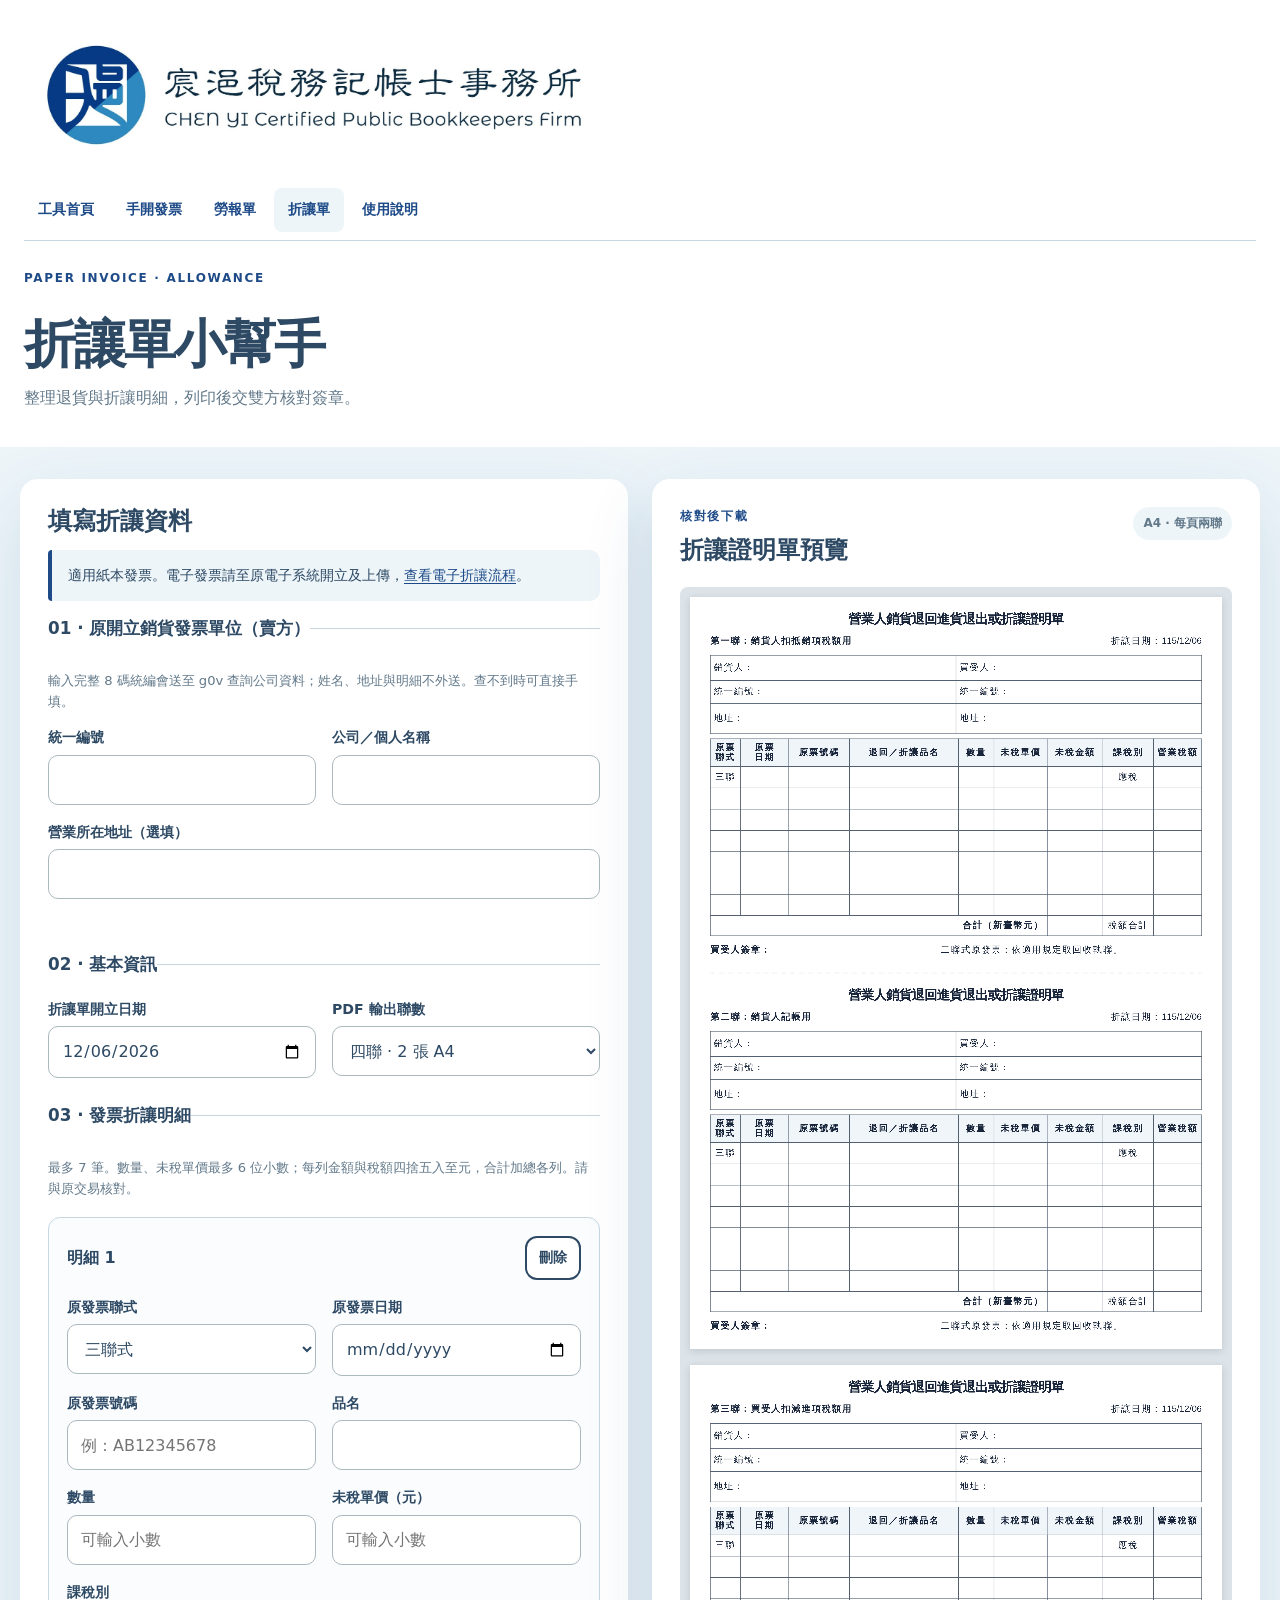
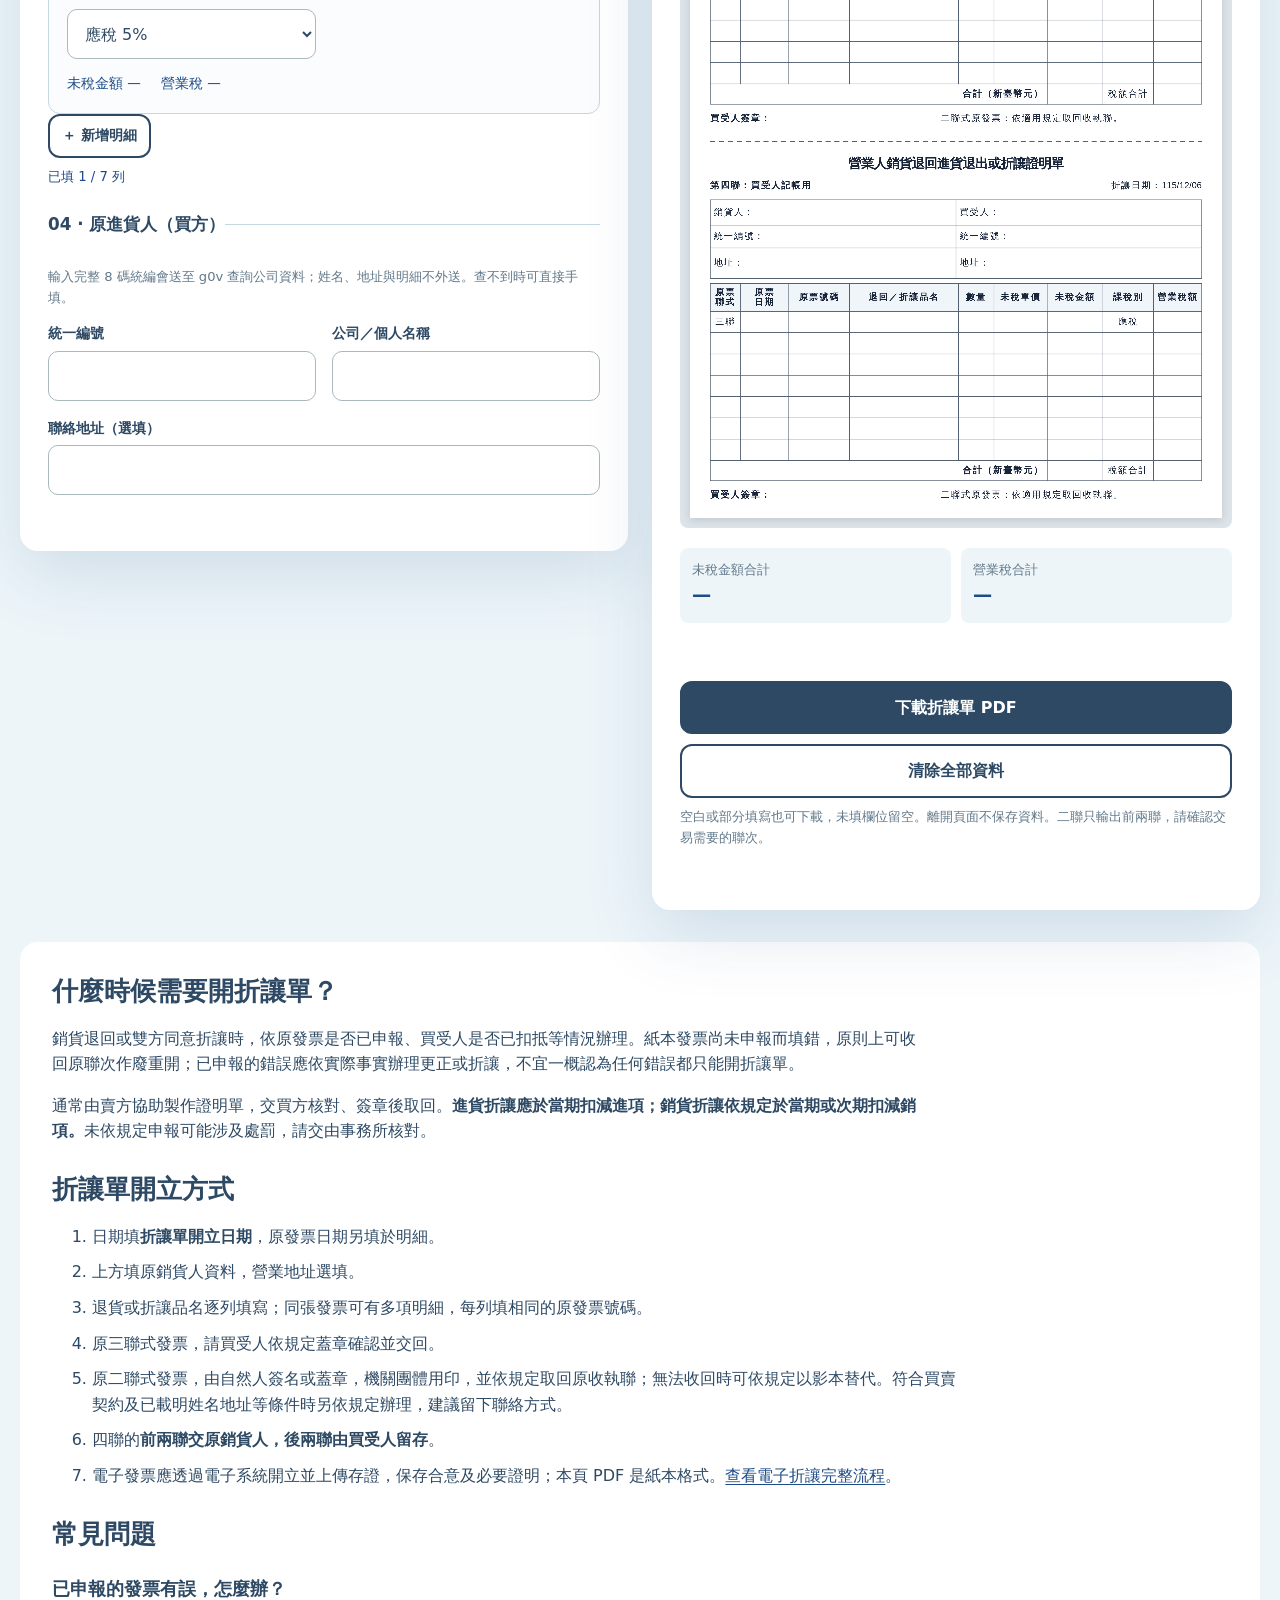
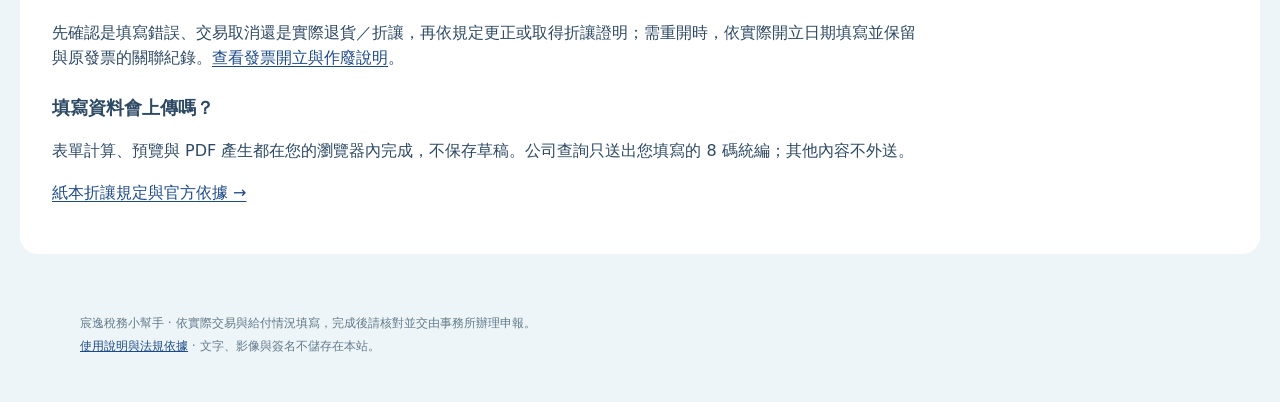
==== allowance.html @ d230494e "Add labor and allowance tools with shared PDF export" ====
<!doctype html>
<html lang="zh-Hant">
<head>
<meta charset="utf-8">
<meta name="viewport" content="width=device-width,initial-scale=1">
<meta name="theme-color" content="#1e4b88">
<meta name="referrer" content="no-referrer">
<meta http-equiv="Content-Security-Policy" content="default-src 'self'; connect-src 'self' https://company.g0v.ronny.tw; img-src 'self' data: blob:; style-src 'self'; script-src 'self'; object-src 'none'; base-uri 'none'; form-action 'none'">
<link rel="stylesheet" href="./styles.css">
<link rel="stylesheet" href="./tools.css">
<title>紙本折讓單小幫手｜宸逸稅務小幫手</title>
<meta name="description" content="手開發票、勞務報酬單與紙本折讓單使用說明，含115年計算依據與電子折讓流程。">
<script type="module" src="./allowance.mjs">
</script>
</head>
<body class="tool-page">
<a class="skip-link" href="#allowance-form">跳到填寫區</a>
<header class="tool-header">
<a href="./index.html" aria-label="宸逸稅務小幫手首頁">
<img class="brand-logo" src="./chen-yi-logo.jpg" width="1600" height="369" alt="宸逸稅務記帳士事務所">
</a>
<nav class="tool-nav" aria-label="工具導覽">
<a href="./index.html">工具首頁</a>
<a href="./invoice.html">手開發票</a>
<a href="./labor.html">勞報單</a>
<a href="./allowance.html" aria-current="page">折讓單</a>
<a href="./guide.html">使用說明</a>
</nav>
<p class="eyebrow">PAPER INVOICE · ALLOWANCE</p>
<h1>折讓單小幫手</h1>
<p>整理退貨與折讓明細，列印後交雙方核對簽章。</p>
</header>
<main class="tool-main">
<div class="tool-grid">
<section class="workspace">
<h2>填寫折讓資料</h2>
<p class="notice">適用紙本發票。電子發票請至原電子系統開立及上傳，<a href="./guide.html#electronic">查看電子折讓流程</a>。</p>
<form id="allowance-form" autocomplete="off" novalidate>
<fieldset>
<legend>01 · 原開立銷貨發票單位（賣方）</legend>
<p class="hint">輸入完整 8 碼統編會送至 g0v 查詢公司資料；姓名、地址與明細不外送。查不到時可直接手填。</p>
<div class="form-grid">
<div class="field">
<label for="seller-vat">統一編號</label>
<input id="seller-vat" name="seller-vat" type="text" autocomplete="off" inputmode="numeric" maxlength="8">
</div>
<div class="field">
<label for="seller-name">公司／個人名稱</label>
<input id="seller-name" name="seller-name" type="text" autocomplete="off" maxlength="120">
</div>
<div class="field field--full">
<label for="seller-address">營業所在地址（選填）</label>
<input id="seller-address" name="seller-address" maxlength="180" autocomplete="off">
</div>
</div>
<p class="status" id="seller-status" role="status">
</p>
</fieldset>
<fieldset>
<legend>02 · 基本資訊</legend>
<div class="form-grid">
<div class="field">
<label for="allowance-date">折讓單開立日期</label>
<input id="allowance-date" name="allowance-date" type="date" autocomplete="off" >
</div>
<div class="field">
<label for="copies">PDF 輸出聯數</label>
<select id="copies">
<option value="4">四聯 · 2 張 A4</option>
<option value="2">二聯 · 1 張 A4</option>
</select>
</div>
</div>
</fieldset>
<fieldset>
<legend>03 · 發票折讓明細</legend>
<p class="hint">最多 7 筆。數量、未稅單價最多 6 位小數；每列金額與稅額四捨五入至元，合計加總各列。請與原交易核對。</p>
<div id="rows">
</div>
<button class="button button--small button--secondary" type="button" id="add-row">＋ 新增明細</button>
<p id="row-limit" class="status" role="status">
</p>
</fieldset>
<fieldset>
<legend>04 · 原進貨人（買方）</legend>
<p class="hint">輸入完整 8 碼統編會送至 g0v 查詢公司資料；姓名、地址與明細不外送。查不到時可直接手填。</p>
<div class="form-grid">
<div class="field">
<label for="buyer-vat">統一編號</label>
<input id="buyer-vat" name="buyer-vat" type="text" autocomplete="off" inputmode="numeric" maxlength="8">
</div>
<div class="field">
<label for="buyer-name">公司／個人名稱</label>
<input id="buyer-name" name="buyer-name" type="text" autocomplete="off" maxlength="120">
</div>
<div class="field field--full">
<label for="buyer-address">聯絡地址（選填）</label>
<input id="buyer-address" name="buyer-address" maxlength="180" autocomplete="off">
</div>
</div>
<p class="status" id="buyer-status" role="status">
</p>
</fieldset>
</form>
</section>
<section class="preview" aria-labelledby="preview-heading">
<div class="preview__heading">
<div>
<p class="step">核對後下載</p>
<h2 id="preview-heading">折讓證明單預覽</h2>
</div>
<span class="live-badge">A4 · 每頁兩聯</span>
</div>
<div id="document-preview" aria-label="紙本折讓單列印預覽">
</div>
<dl class="summary-grid" id="calculation-summary">
<div class="summary-item">
<dt>未稅金額合計</dt>
<dd>
<output id="net-total">—</output>
</dd>
</div>
<div class="summary-item">
<dt>營業稅合計</dt>
<dd>
<output id="tax-total">—</output>
</dd>
</div>
</dl>
<p class="error" id="form-error" role="alert">
</p>
<div class="actions">
<button type="button" class="button button--primary" id="download-pdf">下載折讓單 PDF</button>
<button type="button" class="button button--secondary" id="clear-form">清除全部資料</button>
</div>
<p class="hint">空白或部分填寫也可下載，未填欄位留空。離開頁面不保存資料。二聯只輸出前兩聯，請確認交易需要的聯次。</p>
<p id="download-status" class="status" role="status">
</p>
</section>
</div>
<section class="guide-content">
<h2>什麼時候需要開折讓單？</h2>
<p>銷貨退回或雙方同意折讓時，依原發票是否已申報、買受人是否已扣抵等情況辦理。紙本發票尚未申報而填錯，原則上可收回原聯次作廢重開；已申報的錯誤應依實際事實辦理更正或折讓，不宜一概認為任何錯誤都只能開折讓單。</p>
<p>通常由賣方協助製作證明單，交買方核對、簽章後取回。<strong>進貨折讓應於當期扣減進項；銷貨折讓依規定於當期或次期扣減銷項。</strong>未依規定申報可能涉及處罰，請交由事務所核對。</p>
<h2>折讓單開立方式</h2>
<ol>
<li>日期填<strong>折讓單開立日期</strong>，原發票日期另填於明細。</li>
<li>上方填原銷貨人資料，營業地址選填。</li>
<li>退貨或折讓品名逐列填寫；同張發票可有多項明細，每列填相同的原發票號碼。</li>
<li>原三聯式發票，請買受人依規定蓋章確認並交回。</li>
<li>原二聯式發票，由自然人簽名或蓋章，機關團體用印，並依規定取回原收執聯；無法收回時可依規定以影本替代。符合買賣契約及已載明姓名地址等條件時另依規定辦理，建議留下聯絡方式。</li>
<li>四聯的<strong>前兩聯交原銷貨人，後兩聯由買受人留存</strong>。</li>
<li>電子發票應透過電子系統開立並上傳存證，保存合意及必要證明；本頁 PDF 是紙本格式。<a href="./guide.html#electronic">查看電子折讓完整流程</a>。</li>
</ol>
<h2>常見問題</h2>
<h3>已申報的發票有誤，怎麼辦？</h3>
<p>先確認是填寫錯誤、交易取消還是實際退貨／折讓，再依規定更正或取得折讓證明；需重開時，依實際開立日期填寫並保留與原發票的關聯紀錄。<a href="./guide.html#invoice">查看發票開立與作廢說明</a>。</p>
<h3>填寫資料會上傳嗎？</h3>
<p>表單計算、預覽與 PDF 產生都在您的瀏覽器內完成，不保存草稿。公司查詢只送出您填寫的 8 碼統編；其他內容不外送。</p>
<p>
<a href="./guide.html#allowance">紙本折讓規定與官方依據 →</a>
</p>
</section>
</main>
<template id="row-template">
<section class="allowance-row">
<div class="row-heading">
<h3>明細</h3>
<button type="button" class="button button--small button--secondary" data-remove>刪除</button>
</div>
<div class="form-grid">
<div class="field">
<label data-for="invoiceType">原發票聯式</label>
<select data-key="invoiceType">
<option value="three">三聯式</option>
<option value="two">二聯式</option>
</select>
</div>
<div class="field">
<label data-for="invoiceDate">原發票日期</label>
<input type="date" data-key="invoiceDate">
</div>
<div class="field">
<label data-for="invoiceNumber">原發票號碼</label>
<input data-key="invoiceNumber" placeholder="例：AB12345678" maxlength="10" autocomplete="off">
</div>
<div class="field">
<label data-for="description">品名</label>
<input data-key="description" maxlength="100" autocomplete="off">
</div>
<div class="field">
<label data-for="quantity">數量</label>
<input data-key="quantity" inputmode="decimal" autocomplete="off" placeholder="可輸入小數">
</div>
<div class="field">
<label data-for="unitPrice">未稅單價（元）</label>
<input data-key="unitPrice" inputmode="decimal" autocomplete="off" placeholder="可輸入小數">
</div>
<div class="field">
<label data-for="taxType">課稅別</label>
<select data-key="taxType">
<option value="tax">應稅 5%</option>
<option value="zero">零稅率</option>
<option value="free">免稅</option>
</select>
</div>
</div>
<p class="row-totals">
<span>未稅金額 <output data-net>—</output>
</span>
<span>營業稅 <output data-tax>—</output>
</span>
</p>
</section>
</template>
<footer>
<p>宸逸稅務小幫手 · 依實際交易與給付情況填寫，完成後請核對並交由事務所辦理申報。</p>
<p>
<a href="./guide.html">使用說明與法規依據</a> · 文字、影像與簽名不儲存在本站。</p>
</footer>
</body>
</html>
---- styles.css ----
:root {
  --ink: #2d4964;
  --paper: #ffffff;
  --canvas: #edf5f9;
  --accent: #458ab4;
  --blue: #1e4b88;
  --muted: #62798a;
  --line: #c6d7e2;
  --shadow: 0 24px 70px rgb(30 75 136 / 14%);
}

* { box-sizing: border-box; }

html { scroll-behavior: smooth; }

body {
  margin: 0;
  color: var(--ink);
  background: var(--canvas);
  font-family: system-ui, -apple-system, BlinkMacSystemFont, "Noto Sans TC", "PingFang TC", sans-serif;
  line-height: 1.6;
}

button, input, select { font: inherit; }

button, select { cursor: pointer; }

button:focus-visible, input:focus-visible, select:focus-visible, a:focus-visible {
  outline: 3px solid var(--blue);
  outline-offset: 3px;
}

.skip-link {
  position: fixed;
  top: 8px;
  left: 8px;
  z-index: 10;
  padding: 8px 12px;
  color: white;
  background: var(--ink);
  transform: translateY(-150%);
}

.skip-link:focus { transform: none; }

.hero {
  position: relative;
  overflow: hidden;
  padding: 36px 24px 120px;
  color: var(--ink);
  background: white;
}

.hero::after {
  content: "";
  position: absolute;
  right: -90px;
  bottom: -145px;
  width: 320px;
  aspect-ratio: 1;
  border: 56px solid rgb(69 138 180 / 10%);
  border-radius: 50%;
}

.hero__logo {
  display: block;
  width: min(100%, 760px);
  height: auto;
  margin-bottom: 32px;
}

.eyebrow, .step {
  margin: 0 0 10px;
  color: var(--blue);
  font-size: .75rem;
  font-weight: 800;
  letter-spacing: .14em;
}

.hero h1 {
  max-width: 460px;
  margin: 0;
  font-size: clamp(3.2rem, 14vw, 6.8rem);
  line-height: .92;
  letter-spacing: -.07em;
}

.hero h1 span { color: var(--accent); }

.hero__intro {
  max-width: 440px;
  margin: 28px 0 0;
  color: var(--muted);
  font-size: 1.05rem;
}

main {
  width: min(1120px, calc(100% - 24px));
  margin: -72px auto 0;
  position: relative;
}

.workspace, .preview {
  padding: 28px 20px;
  background: white;
  border-radius: 24px;
  box-shadow: var(--shadow);
}

.preview { margin-top: 20px; }

.workspace__heading, .preview__heading {
  display: flex;
  align-items: flex-start;
  justify-content: space-between;
  gap: 16px;
  margin-bottom: 22px;
}

h2 { margin: 0; font-size: clamp(1.5rem, 6vw, 2.25rem); line-height: 1.2; }

.date-chip, .live-badge {
  flex: 0 0 auto;
  margin: 0;
  padding: 7px 10px;
  color: var(--muted);
  background: var(--canvas);
  border-radius: 999px;
  font-size: .75rem;
  font-weight: 700;
}

.live-badge i {
  display: inline-block;
  width: 7px;
  height: 7px;
  margin-right: 4px;
  background: var(--accent);
  border-radius: 50%;
}

.invoice-tabs {
  display: grid;
  grid-template-columns: 1fr 1fr;
  gap: 6px;
  padding: 6px;
  background: var(--canvas);
  border-radius: 16px;
}

.invoice-tabs button {
  min-height: 60px;
  padding: 9px;
  color: var(--muted);
  background: transparent;
  border: 0;
  border-radius: 12px;
}

.invoice-tabs button[aria-pressed="true"] {
  color: white;
  background: var(--blue);
  box-shadow: 0 8px 18px rgb(30 75 136 / 20%);
}

.invoice-tabs strong, .invoice-tabs span { display: block; }
.invoice-tabs strong { font-size: 1.05rem; }
.invoice-tabs span { font-size: .75rem; opacity: .8; }

fieldset {
  min-width: 0;
  margin: 28px 0 0;
  padding: 26px 0 0;
  border: 0;
  border-top: 1px solid var(--line);
}

fieldset[hidden] { display: none; }

legend {
  padding: 0;
  font-size: 1.2rem;
  font-weight: 850;
}

legend span { color: var(--accent); font-size: .75rem; letter-spacing: .12em; }

.section-help { margin: 6px 0 18px; color: var(--muted); font-size: .88rem; }
.form-grid, .amount-grid { display: grid; gap: 16px; }

.field { position: relative; min-width: 0; }

.field label {
  display: block;
  margin-bottom: 6px;
  font-size: .88rem;
  font-weight: 750;
}

.field input, .field select, .field output {
  width: 100%;
  min-height: 50px;
  padding: 11px 13px;
  color: var(--ink);
  background: white;
  border: 1px solid #aab9bd;
  border-radius: 10px;
}

.field input:hover, .field select:hover { border-color: var(--ink); }
.field input:invalid, .field input[aria-invalid="true"] { border-color: #c73e28; }
.field--money input, .field--money output { padding-left: 34px; font-variant-numeric: tabular-nums; text-align: right; }
.field--readonly output { display: block; color: var(--blue); background: #eef7ff; border-color: #b8d5ed; }
.money-prefix { position: absolute; left: 13px; bottom: 12px; z-index: 1; color: var(--muted); }

.suggestions {
  position: absolute;
  z-index: 5;
  top: calc(100% + 6px);
  width: 100%;
  overflow: hidden;
  background: white;
  border: 1px solid var(--line);
  border-radius: 12px;
  box-shadow: 0 16px 32px rgb(30 75 136 / 14%);
}

.suggestions button {
  display: block;
  width: 100%;
  min-height: 44px;
  padding: 10px 12px;
  color: var(--ink);
  text-align: left;
  background: white;
  border: 0;
  border-bottom: 1px solid var(--line);
}

.suggestions button:last-child { border-bottom: 0; }
.suggestions button:hover, .suggestions button:focus-visible { background: var(--canvas); }
.suggestions small { display: block; color: var(--muted); }

.status, .error { min-height: 1.5em; margin: 8px 0 0; font-size: .83rem; }
.status { color: var(--blue); }
.error { color: #b42318; }

.invoice-note {
  margin: 0 0 16px;
  padding: 12px 14px;
  color: var(--blue);
  background: #eaf4fa;
  border-left: 4px solid var(--accent);
  border-radius: 4px 10px 10px 4px;
  font-size: .86rem;
}

.invoice-sheet {
  position: relative;
  overflow: hidden;
  padding: 18px;
  color: #1d1d1d;
  background-color: var(--paper);
  background-image: radial-gradient(#d6d1c7 .7px, transparent .7px);
  background-size: 7px 7px;
  border: 2px solid #262626;
  border-radius: 3px;
  box-shadow: 7px 8px 0 #d8d2c7;
}

.invoice-sheet::before {
  content: "填寫示意";
  position: absolute;
  right: -34px;
  top: 24px;
  padding: 4px 40px;
  color: white;
  background: linear-gradient(135deg, var(--blue), var(--accent));
  font-size: .68rem;
  font-weight: 800;
  transform: rotate(45deg);
}

.invoice-sheet__topline {
  display: grid;
  grid-template-columns: auto 1fr;
  gap: 4px 12px;
  align-items: center;
  padding-right: 38px;
  text-align: center;
}

.invoice-sheet__topline > strong { font-size: clamp(1rem, 4.5vw, 1.55rem); letter-spacing: .16em; }
.invoice-code { grid-row: 1 / 3; align-self: start; font-weight: 800; }
.invoice-period { grid-column: 2; font-size: .8rem; }

.invoice-meta {
  display: grid;
  gap: 12px;
  margin-top: 14px;
  padding: 12px 0;
  border-top: 2px solid #222;
  border-bottom: 1px solid #222;
}

#buyer-preview { display: grid; grid-template-columns: auto 1fr; gap: 5px 10px; align-items: center; }
#buyer-preview[hidden] { display: none; }
.invoice-date { display: flex; flex-wrap: wrap; gap: 6px 10px; }
.print-label { font-size: .7rem; font-weight: 700; }
.ink { color: var(--blue); font-weight: 800; }
.vat-boxes { color: var(--blue); font-family: ui-monospace, SFMono-Regular, Menlo, monospace; font-weight: 800; letter-spacing: .1em; overflow-wrap: anywhere; }

.invoice-table { border: 1px solid #222; border-top: 0; }
.invoice-row { display: grid; grid-template-columns: minmax(0, 3fr) minmax(35px, .65fr) minmax(0, 1.2fr) minmax(0, 1.2fr); }
.invoice-row > * { min-width: 0; padding: 7px 4px; border-right: 1px solid #222; text-align: center; overflow-wrap: anywhere; }
.invoice-row > *:last-child { border-right: 0; }
.invoice-row--head { background: rgb(20 33 61 / 6%); border-bottom: 1px solid #222; font-size: .65rem; font-weight: 750; }
.invoice-row--blank span { min-height: 30px; border-top: 1px solid #aaa; }

.invoice-totals { margin-top: 10px; border: 1px solid #222; }
.invoice-totals > div { display: flex; justify-content: space-between; gap: 12px; padding: 5px 8px; border-bottom: 1px solid #777; font-size: .76rem; }
.invoice-totals > div:last-child { border-bottom: 0; }
.invoice-grand-total { background: rgb(69 138 180 / 10%); font-size: .9rem !important; }
.invoice-sheet--two .invoice-total--three-only { display: none; }

.invoice-words { display: flex; flex-direction: column; gap: 4px; margin-top: 10px; padding: 8px; border: 1px solid #222; font-size: .72rem; }
.invoice-words strong { font-size: .95rem; letter-spacing: .08em; overflow-wrap: anywhere; }
.stamp-note { margin: 14px 0 0; color: var(--blue); font-size: clamp(1.25rem, 7vw, 2rem); font-weight: 900; text-align: right; transform: rotate(-2deg); }

.actions { display: grid; gap: 10px; margin-top: 28px; }
.button { min-height: 52px; padding: 12px 18px; border: 2px solid var(--ink); border-radius: 12px; font-weight: 800; }
.button--primary { color: white; background: var(--ink); }
.button--primary:hover { background: var(--blue); }
.button--secondary { color: var(--ink); background: white; }
.button--secondary:hover { background: var(--canvas); }
.share-note { margin: 12px 0 0; color: var(--muted); font-size: .76rem; text-align: center; }
.status--center { text-align: center; }

footer {
  width: min(1120px, calc(100% - 40px));
  margin: 28px auto 0;
  padding: 28px 0 42px;
  color: var(--muted);
  font-size: .76rem;
}

footer p { margin: 4px 0; }
footer a { color: var(--blue); }

@media (min-width: 720px) {
  .hero { padding: 48px max(7vw, 48px) 142px; }
  .hero__intro { font-size: 1.2rem; }
  .workspace, .preview { padding: 42px; border-radius: 30px; }
  .form-grid { grid-template-columns: 1fr 1fr; }
  .amount-grid { grid-template-columns: repeat(2, 1fr); }
  .invoice-meta { grid-template-columns: 1fr auto; align-items: end; }
  .invoice-sheet { padding: 30px; }
  .invoice-totals { width: 55%; margin-left: auto; }
  .invoice-words { flex-direction: row; justify-content: space-between; align-items: center; }
  .actions { grid-template-columns: 1fr 1.35fr; }
}

@media (min-width: 980px) {
  main { display: grid; grid-template-columns: minmax(0, .9fr) minmax(0, 1.1fr); gap: 24px; align-items: start; }
  .preview { margin-top: 0; position: sticky; top: 16px; }
  .amount-grid { grid-template-columns: 1fr 1fr; }
}

@media (prefers-reduced-motion: reduce) {
  *, *::before, *::after { scroll-behavior: auto !important; transition: none !important; }
}
---- tools.css ----
.brand-logo { display:block; width:min(100%, 580px); height:auto; }
.tool-header { padding:28px max(24px, calc((100vw - 1280px)/2)); background:var(--paper); }
.tool-header h1 { margin:24px 0 8px; font-size:clamp(2rem, 5vw, 3.25rem); letter-spacing:-.04em; line-height:1.25; }
.tool-header > p:last-child { color:var(--muted); margin:8px 0; }
.tool-header .eyebrow { margin-top:28px; }
.tool-nav { display:flex; gap:4px; flex-wrap:wrap; padding:12px 24px; background:white; border-bottom:1px solid var(--line); }
.tool-header .tool-nav { margin-top:18px; padding:8px 0; }
.tool-nav a { display:inline-flex; min-height:44px; align-items:center; padding:8px 14px; border-radius:8px; color:var(--blue); text-decoration:none; font-size:.9rem; font-weight:700; }
.tool-nav a:hover, .tool-nav a[aria-current="page"] { background:var(--canvas); }
.tool-main { display:block; width:min(1280px, calc(100% - 40px)); margin:32px auto 0; }
.tool-grid { display:grid; grid-template-columns:minmax(0, 1fr) minmax(0, 1fr); gap:24px; align-items:start; }
.tool-grid > .workspace, .tool-grid > .preview { min-width:0; padding:28px; margin:0; border-radius:18px; }
.tool-grid > .preview { position:sticky; top:16px; }
.tool-grid h2 { font-size:1.5rem; }
.tool-grid fieldset { margin-top:24px; padding-top:20px; }
.tool-grid fieldset:first-child { margin-top:0; }
.tool-grid legend { font-size:1.05rem; }
.field-grid, .attachment-grid { display:grid; grid-template-columns:repeat(2,minmax(0,1fr)); gap:14px; }
.full, .field--full { grid-column:1/-1; }
.field textarea { font:inherit; width:100%; min-height:90px; resize:vertical; padding:11px 13px; border:1px solid #aab9bd; border-radius:10px; color:var(--ink); }
.field textarea:focus-visible, summary:focus-visible, canvas:focus-visible { outline:3px solid var(--blue); outline-offset:3px; }
.field input[type="file"] { font-size:.8rem; padding:10px; }
.check-label { display:flex; align-items:flex-start; gap:10px; padding:8px 0; min-height:44px; font-size:.9rem; }
input[type="checkbox"] { flex:none; width:20px; height:20px; margin:3px 0; accent-color:var(--blue); }
.hint { color:var(--muted); font-size:.82rem; margin:8px 0 14px; }
.notice { padding:14px 16px; border-left:4px solid var(--blue); border-radius:4px 10px 10px 4px; color:var(--ink); background:var(--canvas); font-size:.9rem; }
.notice a, .guide-content a { color:var(--blue); text-underline-offset:3px; }
.document-preview, #document-preview { background:#dce4ea; padding:10px; border-radius:8px; }
.document-preview canvas, #document-preview canvas { display:block; width:100%; height:auto; background:white; box-shadow:0 2px 8px #0002; }
.document-preview canvas + canvas, #document-preview canvas + canvas { margin-top:16px; }
.preview .actions { grid-template-columns:1fr; margin-top:18px; }
.button { text-align:center; text-decoration:none; display:inline-flex; justify-content:center; align-items:center; gap:8px; }
.button:disabled { cursor:not-allowed; opacity:.55; }
.button--small { min-height:44px; padding:8px 12px; font-size:.85rem; }
.summary-grid { display:grid; grid-template-columns:repeat(2,minmax(0,1fr)); gap:10px; padding:0; margin:20px 0; }
.summary-item { margin:0; padding:12px; background:var(--canvas); border-radius:8px; }
.summary-item dt, .summary-item label { color:var(--muted); font-size:.8rem; }
.summary-item dd { margin:0; }
.summary-item output, .summary-item dd, .summary-item strong { display:block; color:var(--blue); font-size:1.2rem; font-weight:800; font-variant-numeric:tabular-nums; overflow-wrap:anywhere; }
.attachment-preview { display:block; max-width:100%; max-height:150px; object-fit:contain; margin:8px 0; }
img.attachment-preview:not([src]), img.attachment-preview[src=""] { display:none; }
.attachment-preview canvas { max-width:100%; height:auto; max-height:150px; object-fit:contain; }
.signature-dialog { border:1px solid var(--line); border-radius:16px; padding:24px; max-width:min(620px, calc(100% - 24px)); }
.signature-dialog::backdrop { background:#122e4d80; }
.signature-pad { display:block; width:100%; height:180px; touch-action:none; border:2px dashed var(--line); background:white; margin-top:18px; }
.signature-dialog .actions { display:flex; flex-wrap:wrap; }
.guide-content { padding:32px; margin-top:32px; background:white; border-radius:18px; overflow-wrap:anywhere; }
.guide-content h2 { font-size:1.6rem; margin:28px 0 14px; line-height:1.4; }
.guide-content h2:first-child { margin-top:0; }
.guide-content h3 { margin:22px 0 10px; font-size:1.15rem; }
.guide-content p, .guide-content li { max-width:85ch; }
.guide-content li { margin:10px 0; }
.guide-content section { padding:10px 0 24px; border-bottom:1px solid var(--line); scroll-margin-top:20px; }
.guide-content section:last-child { border-bottom:0; }
.guide-jump { display:flex; flex-wrap:wrap; gap:10px 20px; margin:24px 0; }
.guide-jump a { min-height:44px; display:flex; align-items:center; }
.source-list { font-size:.9rem; }
.allowance-row { border:1px solid var(--line); border-radius:12px; padding:18px; margin-top:18px; background:#fafcfe; }
.row-heading { display:flex; justify-content:space-between; align-items:center; gap:8px; margin-bottom:16px; }
.row-heading h3 { font-size:1rem; margin:0; }
.row-totals { display:flex; flex-wrap:wrap; gap:8px 20px; font-size:.85rem; margin:14px 0 0; color:var(--blue); }
.home-header { background:white; padding:36px max(24px, calc((100vw - 1200px)/2)) 100px; }
.home-header .eyebrow { margin-top:48px; }
.home-header h1 { font-size:clamp(2.75rem, 7vw, 5.4rem); line-height:1.18; letter-spacing:-.055em; margin:18px 0; }
.home-header h1 span { color:var(--blue); }
.home-intro { color:var(--muted); font-size:1.1rem; margin:24px 0 0; }
.home-main { display:block; width:min(1200px, calc(100% - 40px)); margin:-48px auto 0; }
.tool-cards { display:grid; grid-template-columns:repeat(3,minmax(0,1fr)); gap:20px; }
.tool-card { position:relative; display:flex; flex-direction:column; padding:32px; border:1px solid var(--line); border-radius:18px; background:white; text-decoration:none; color:var(--ink); box-shadow:0 12px 32px #1e4b8810; transition:transform .18s, border-color .18s; }
.tool-card:hover { transform:translateY(-4px); border-color:var(--blue); }
.card-number { font-size:2.8rem; font-weight:250; color:var(--accent); line-height:1; margin-bottom:28px; }
.card-tag { color:var(--blue); font-size:.78rem; font-weight:700; margin-bottom:12px; }
.tool-card h2 { font-size:1.8rem; }
.tool-card p { color:var(--muted); flex:1; font-size:.95rem; }
.card-action { display:flex; justify-content:space-between; padding-top:20px; margin-top:8px; border-top:1px solid var(--line); font-weight:750; color:var(--blue); }
.home-note { margin:32px 0; padding:24px 0; max-width:72ch; }
.home-note strong { font-size:1.25rem; }
.home-note p { color:var(--muted); }
.home-note a { color:var(--blue); }
[hidden] { display:none !important; }
@media (max-width:979px) {
  .tool-grid { grid-template-columns:1fr; }
  .tool-grid > .preview { position:static; }
  .tool-cards { grid-template-columns:1fr; }
  .tool-card { padding:26px; }
  .card-number { margin-bottom:18px; }
}
@media (max-width:540px) {
  .tool-main, .home-main { width:calc(100% - 24px); }
  .tool-header { padding:22px 18px; }
  .tool-nav { padding:8px 10px; gap:0; }
  .tool-nav a { padding:8px 10px; font-size:.85rem; }
  .tool-grid > .workspace, .tool-grid > .preview, .guide-content { padding:20px 16px; }
  .field-grid, .attachment-grid { grid-template-columns:1fr; }
  .allowance-row { padding:14px; }
  .home-header { padding:28px 24px 84px; }
  .home-header .eyebrow { margin-top:32px; font-size:.68rem; }
}
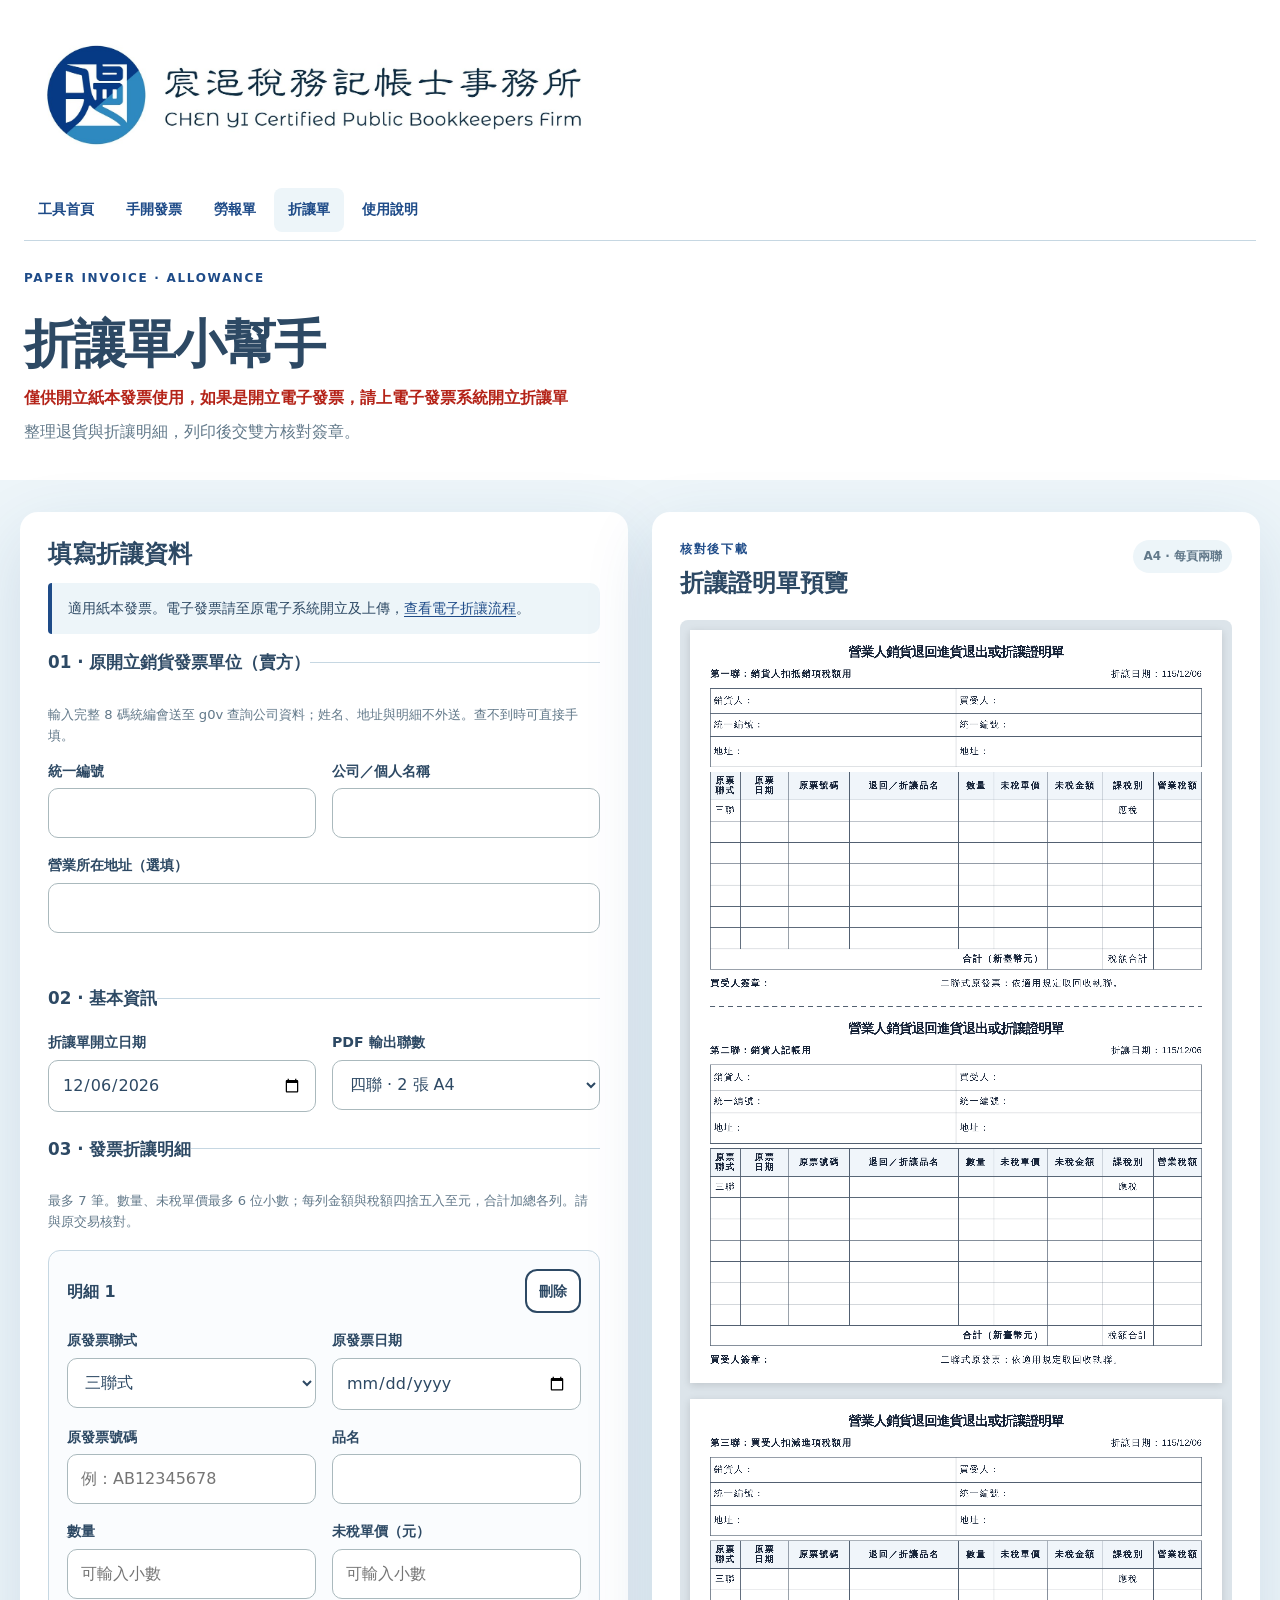
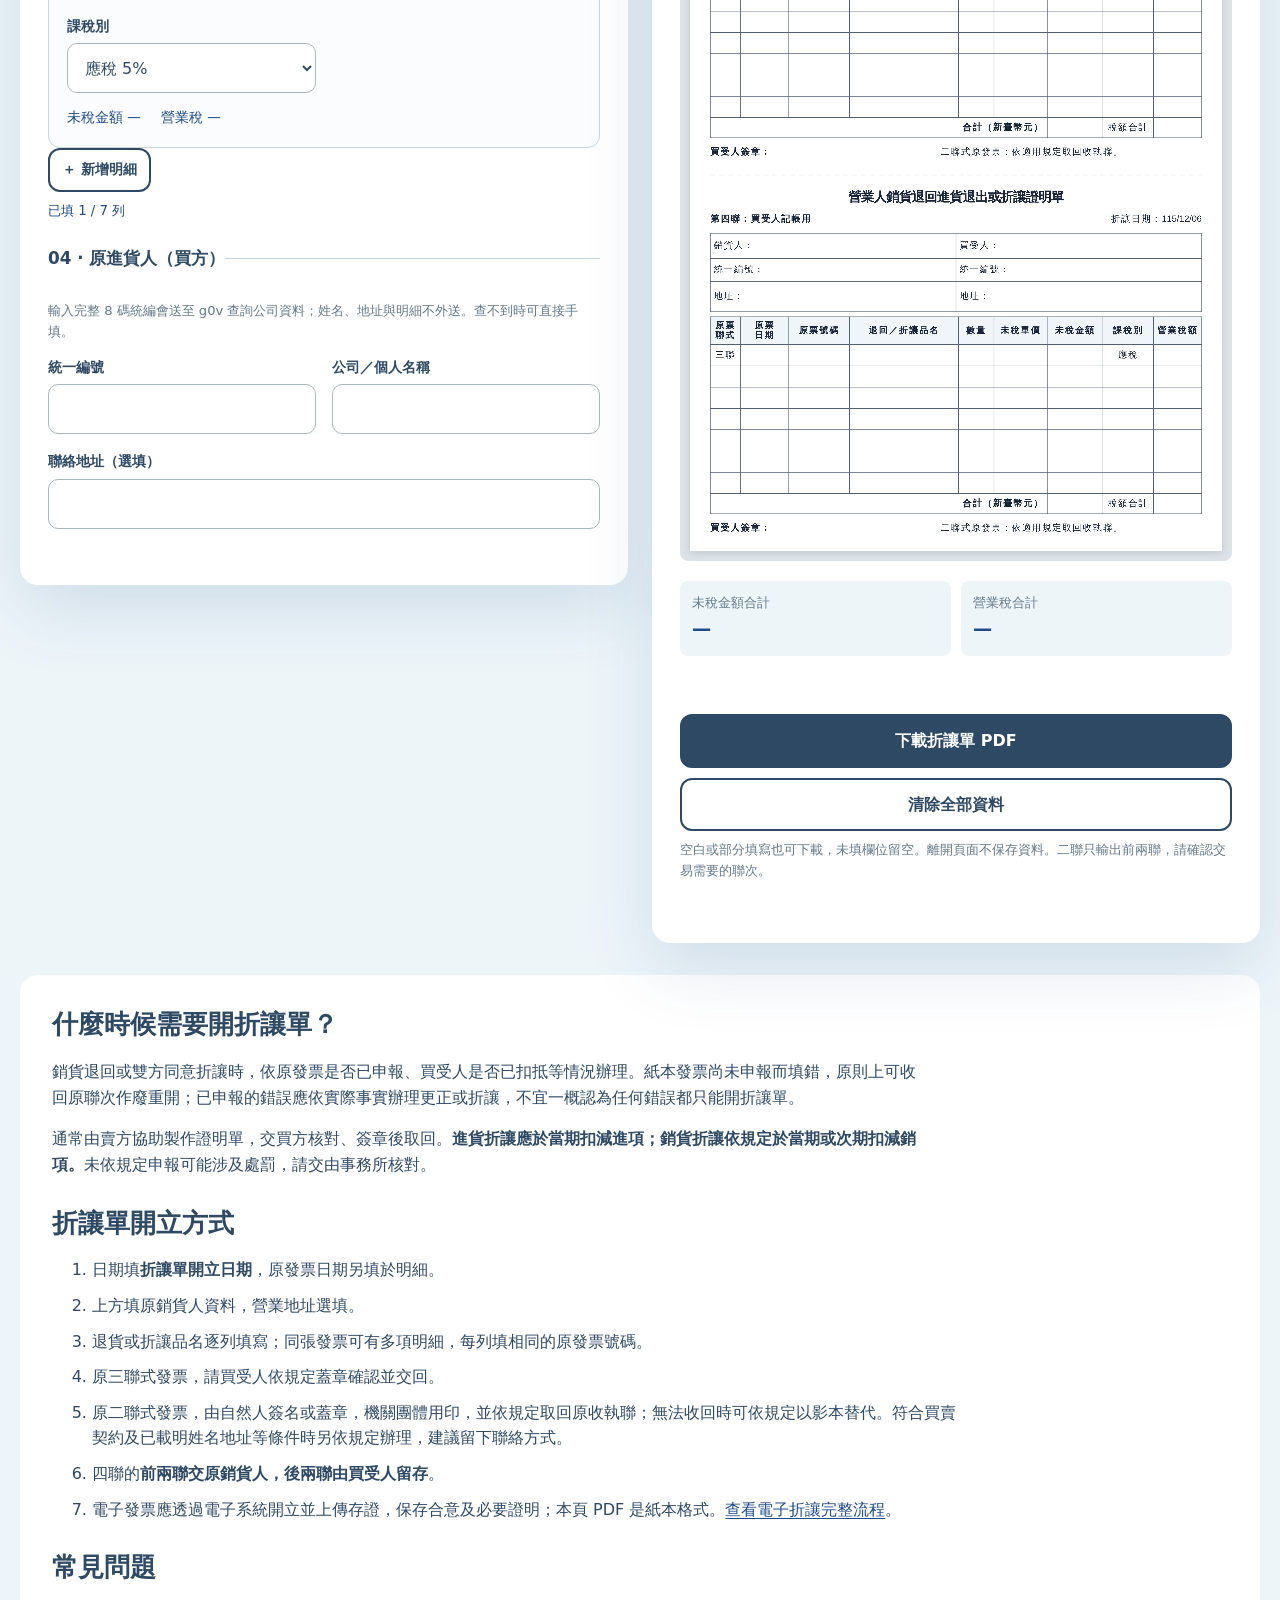
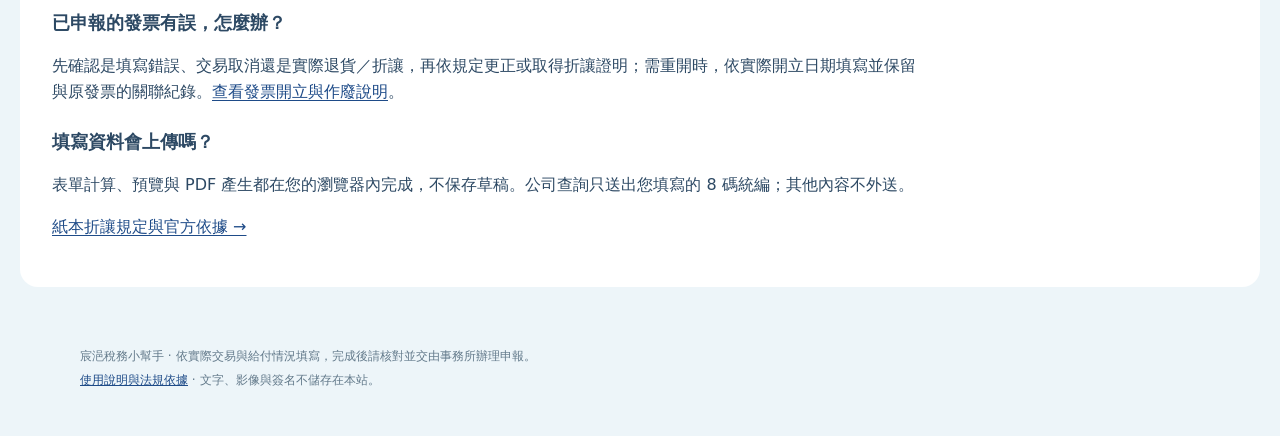
==== commit 3f0a72c3: "Correct brand name and highlight paper invoice allowance notice" ====
--- a/allowance.html
+++ b/allowance.html
@@ -8,7 +8,7 @@
 <meta http-equiv="Content-Security-Policy" content="default-src 'self'; connect-src 'self' https://company.g0v.ronny.tw; img-src 'self' data: blob:; style-src 'self'; script-src 'self'; object-src 'none'; base-uri 'none'; form-action 'none'">
 <link rel="stylesheet" href="./styles.css">
 <link rel="stylesheet" href="./tools.css">
-<title>紙本折讓單小幫手｜宸逸稅務小幫手</title>
+<title>紙本折讓單小幫手｜宸浥稅務小幫手</title>
 <meta name="description" content="手開發票、勞務報酬單與紙本折讓單使用說明，含115年計算依據與電子折讓流程。">
 <script type="module" src="./allowance.mjs">
 </script>
@@ -16,8 +16,8 @@
 <body class="tool-page">
 <a class="skip-link" href="#allowance-form">跳到填寫區</a>
 <header class="tool-header">
-<a href="./index.html" aria-label="宸逸稅務小幫手首頁">
-<img class="brand-logo" src="./chen-yi-logo.jpg" width="1600" height="369" alt="宸逸稅務記帳士事務所">
+<a href="./index.html" aria-label="宸浥稅務小幫手首頁">
+<img class="brand-logo" src="./chen-yi-logo.jpg" width="1600" height="369" alt="宸浥稅務記帳士事務所">
 </a>
 <nav class="tool-nav" aria-label="工具導覽">
 <a href="./index.html">工具首頁</a>
@@ -28,6 +28,7 @@
 </nav>
 <p class="eyebrow">PAPER INVOICE · ALLOWANCE</p>
 <h1>折讓單小幫手</h1>
+<p class="paper-only-notice"><strong>僅供開立紙本發票使用，如果是開立電子發票，請上電子發票系統開立折讓單</strong></p>
 <p>整理退貨與折讓明細，列印後交雙方核對簽章。</p>
 </header>
 <main class="tool-main">
@@ -214,7 +215,7 @@
 </section>
 </template>
 <footer>
-<p>宸逸稅務小幫手 · 依實際交易與給付情況填寫，完成後請核對並交由事務所辦理申報。</p>
+<p>宸浥稅務小幫手 · 依實際交易與給付情況填寫，完成後請核對並交由事務所辦理申報。</p>
 <p>
 <a href="./guide.html">使用說明與法規依據</a> · 文字、影像與簽名不儲存在本站。</p>
 </footer>
--- a/tools.css
+++ b/tools.css
@@ -3,6 +3,8 @@
 .tool-header h1 { margin:24px 0 8px; font-size:clamp(2rem, 5vw, 3.25rem); letter-spacing:-.04em; line-height:1.25; }
 .tool-header > p:last-child { color:var(--muted); margin:8px 0; }
 .tool-header .eyebrow { margin-top:28px; }
+.paper-only-notice { color:#b42318; margin:8px 0; }
+.paper-only-notice strong { font-weight:700; }
 .tool-nav { display:flex; gap:4px; flex-wrap:wrap; padding:12px 24px; background:white; border-bottom:1px solid var(--line); }
 .tool-header .tool-nav { margin-top:18px; padding:8px 0; }
 .tool-nav a { display:inline-flex; min-height:44px; align-items:center; padding:8px 14px; border-radius:8px; color:var(--blue); text-decoration:none; font-size:.9rem; font-weight:700; }
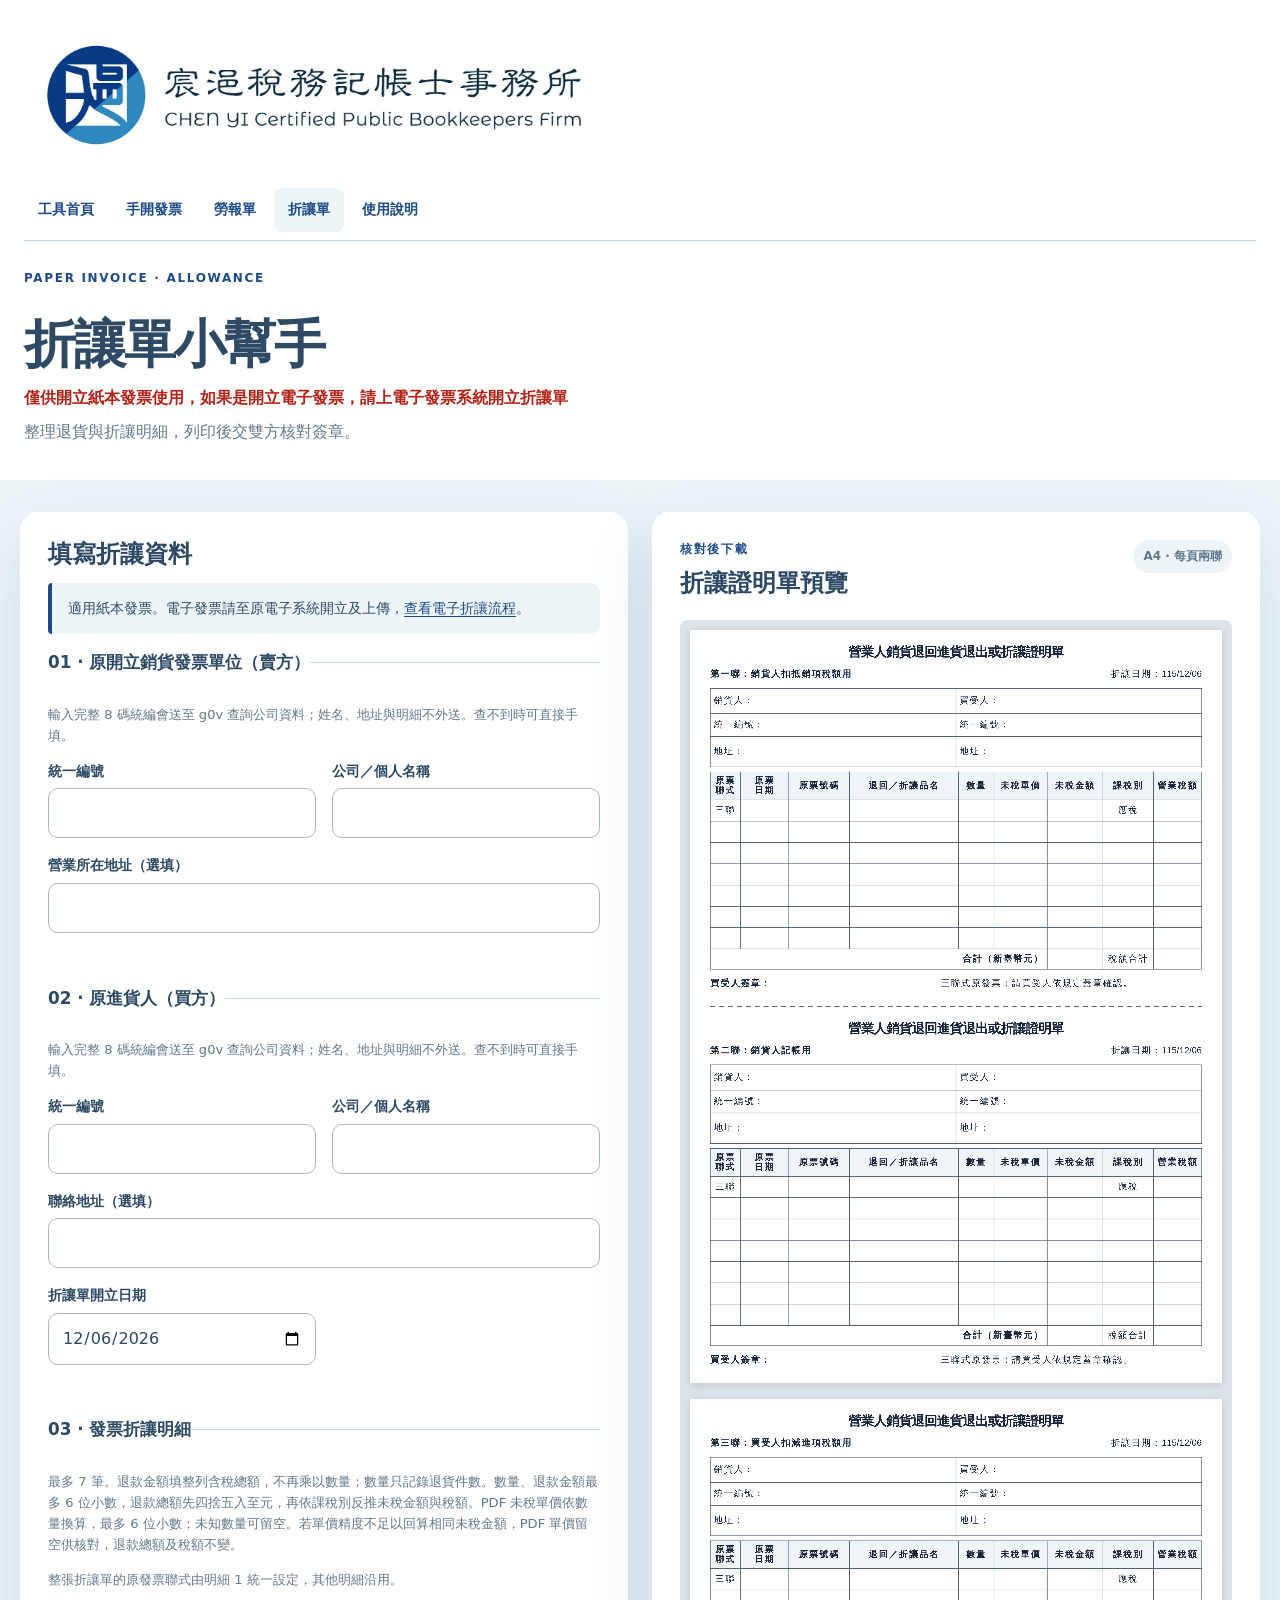
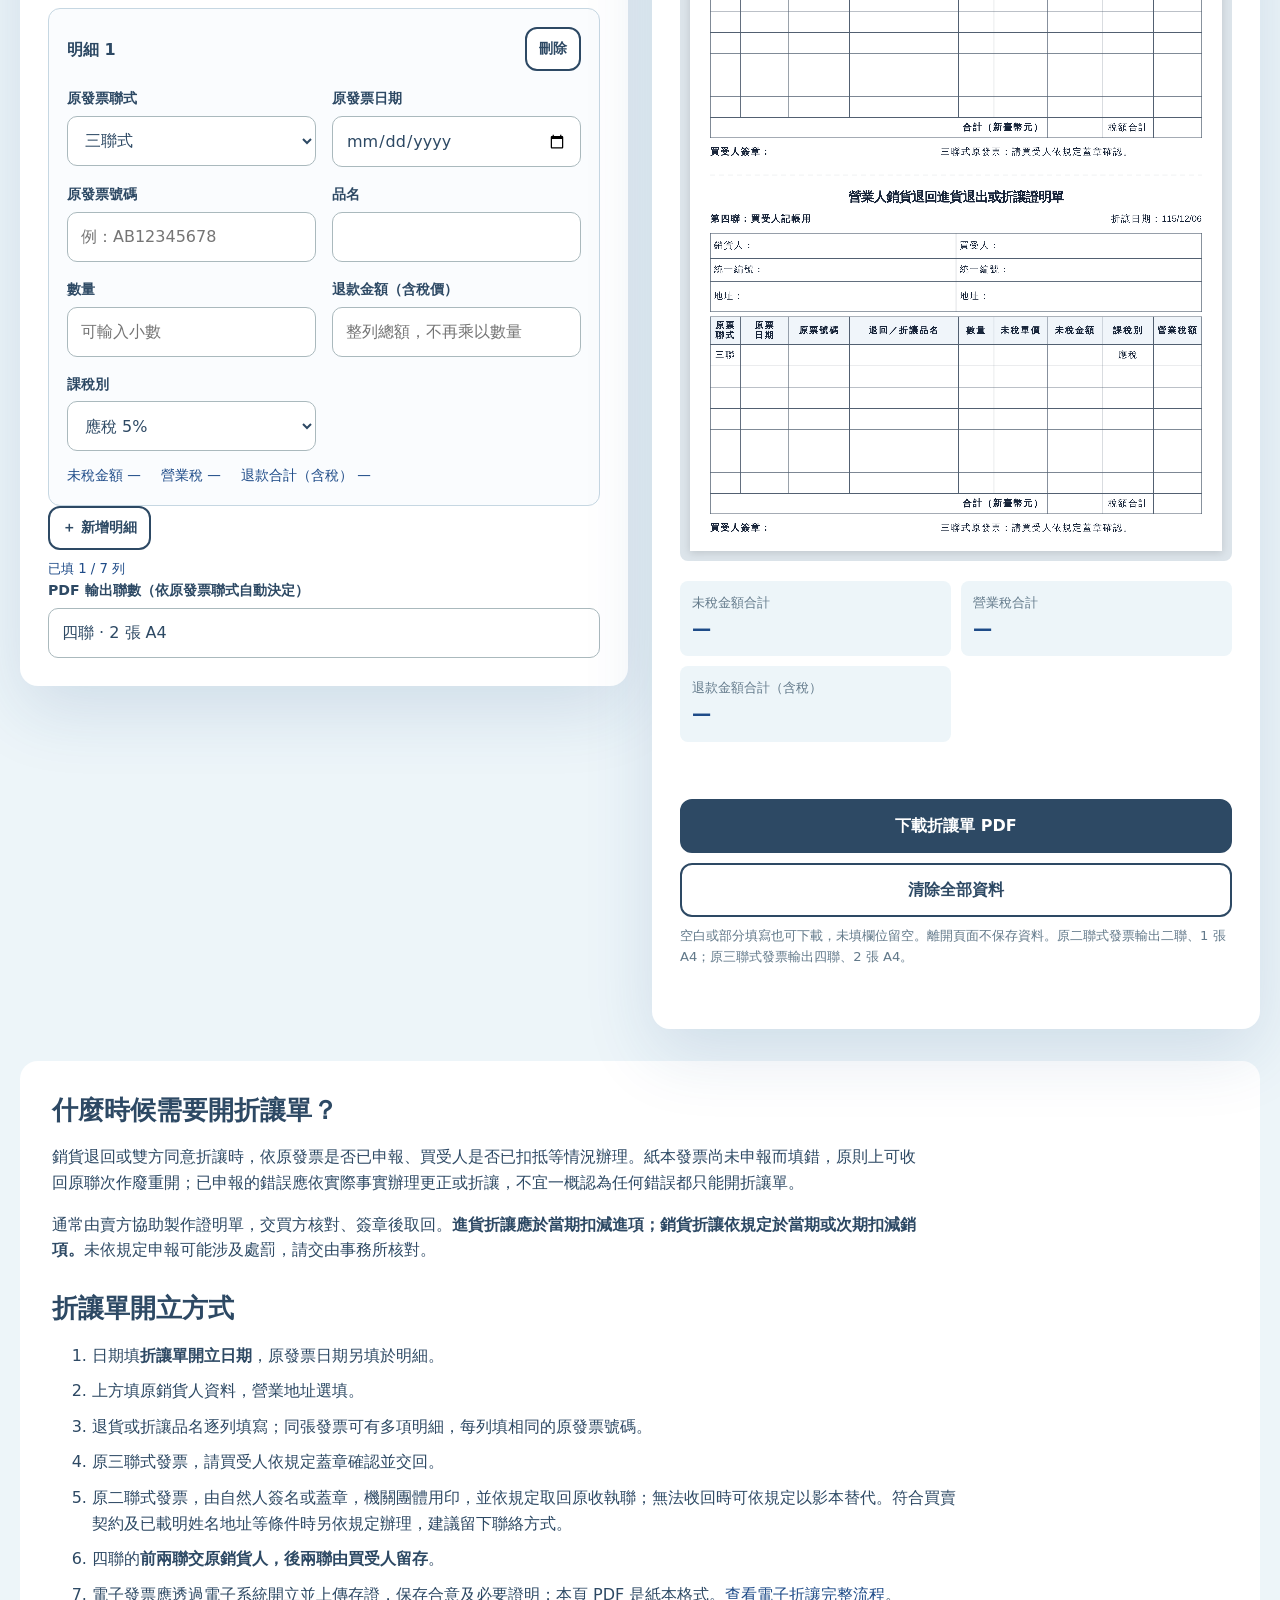
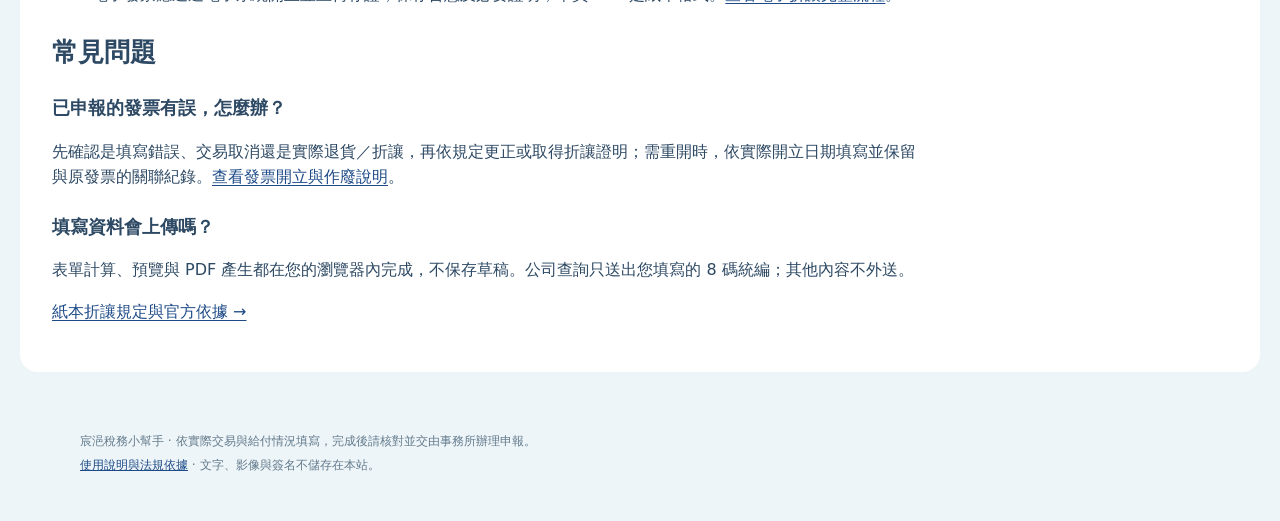
==== commit a8e49a59: "Improve labor and allowance forms with reviewed annual rule monitoring" ====
--- a/allowance.html
+++ b/allowance.html
@@ -58,49 +58,42 @@
 </p>
 </fieldset>
 <fieldset>
-<legend>02 · 基本資訊</legend>
+<legend>02 · 原進貨人（買方）</legend>
+<p class="hint">輸入完整 8 碼統編會送至 g0v 查詢公司資料；姓名、地址與明細不外送。查不到時可直接手填。</p>
 <div class="form-grid">
 <div class="field">
+<label for="buyer-vat">統一編號</label>
+<input id="buyer-vat" name="buyer-vat" type="text" autocomplete="off" inputmode="numeric" maxlength="8">
+</div>
+<div class="field">
+<label for="buyer-name">公司／個人名稱</label>
+<input id="buyer-name" name="buyer-name" type="text" autocomplete="off" maxlength="120">
+</div>
+<div class="field field--full">
+<label for="buyer-address">聯絡地址（選填）</label>
+<input id="buyer-address" name="buyer-address" maxlength="180" autocomplete="off">
+</div>
+<div class="field">
 <label for="allowance-date">折讓單開立日期</label>
-<input id="allowance-date" name="allowance-date" type="date" autocomplete="off" >
-</div>
-<div class="field">
-<label for="copies">PDF 輸出聯數</label>
-<select id="copies">
-<option value="4">四聯 · 2 張 A4</option>
-<option value="2">二聯 · 1 張 A4</option>
-</select>
-</div>
-</div>
+<input id="allowance-date" name="allowance-date" type="date" autocomplete="off">
+</div>
+</div>
+<p class="status" id="buyer-status" role="status">
+</p>
 </fieldset>
 <fieldset>
 <legend>03 · 發票折讓明細</legend>
-<p class="hint">最多 7 筆。數量、未稅單價最多 6 位小數；每列金額與稅額四捨五入至元，合計加總各列。請與原交易核對。</p>
+<p class="hint">最多 7 筆。退款金額填整列含稅總額，不再乘以數量；數量只記錄退貨件數。數量、退款金額最多 6 位小數，退款總額先四捨五入至元，再依課稅別反推未稅金額與稅額。PDF 未稅單價依數量換算，最多 6 位小數；未知數量可留空。若單價精度不足以回算相同未稅金額，PDF 單價留空供核對，退款總額及稅額不變。</p>
+<p id="invoice-type-hint" class="hint">整張折讓單的原發票聯式由明細 1 統一設定，其他明細沿用。</p>
 <div id="rows">
 </div>
 <button class="button button--small button--secondary" type="button" id="add-row">＋ 新增明細</button>
 <p id="row-limit" class="status" role="status">
 </p>
-</fieldset>
-<fieldset>
-<legend>04 · 原進貨人（買方）</legend>
-<p class="hint">輸入完整 8 碼統編會送至 g0v 查詢公司資料；姓名、地址與明細不外送。查不到時可直接手填。</p>
-<div class="form-grid">
-<div class="field">
-<label for="buyer-vat">統一編號</label>
-<input id="buyer-vat" name="buyer-vat" type="text" autocomplete="off" inputmode="numeric" maxlength="8">
-</div>
-<div class="field">
-<label for="buyer-name">公司／個人名稱</label>
-<input id="buyer-name" name="buyer-name" type="text" autocomplete="off" maxlength="120">
-</div>
-<div class="field field--full">
-<label for="buyer-address">聯絡地址（選填）</label>
-<input id="buyer-address" name="buyer-address" maxlength="180" autocomplete="off">
-</div>
-</div>
-<p class="status" id="buyer-status" role="status">
-</p>
+<div class="field">
+<label for="copies">PDF 輸出聯數（依原發票聯式自動決定）</label>
+<input id="copies" value="四聯 · 2 張 A4" readonly aria-describedby="invoice-type-hint">
+</div>
 </fieldset>
 </form>
 </section>
@@ -127,6 +120,12 @@
 <output id="tax-total">—</output>
 </dd>
 </div>
+<div class="summary-item">
+<dt>退款金額合計（含稅）</dt>
+<dd>
+<output id="refund-total">—</output>
+</dd>
+</div>
 </dl>
 <p class="error" id="form-error" role="alert">
 </p>
@@ -134,7 +133,7 @@
 <button type="button" class="button button--primary" id="download-pdf">下載折讓單 PDF</button>
 <button type="button" class="button button--secondary" id="clear-form">清除全部資料</button>
 </div>
-<p class="hint">空白或部分填寫也可下載，未填欄位留空。離開頁面不保存資料。二聯只輸出前兩聯，請確認交易需要的聯次。</p>
+<p class="hint">空白或部分填寫也可下載，未填欄位留空。離開頁面不保存資料。原二聯式發票輸出二聯、1 張 A4；原三聯式發票輸出四聯、2 張 A4。</p>
 <p id="download-status" class="status" role="status">
 </p>
 </section>
@@ -172,7 +171,7 @@
 <div class="form-grid">
 <div class="field">
 <label data-for="invoiceType">原發票聯式</label>
-<select data-key="invoiceType">
+<select data-key="invoiceType" aria-describedby="invoice-type-hint">
 <option value="three">三聯式</option>
 <option value="two">二聯式</option>
 </select>
@@ -194,8 +193,8 @@
 <input data-key="quantity" inputmode="decimal" autocomplete="off" placeholder="可輸入小數">
 </div>
 <div class="field">
-<label data-for="unitPrice">未稅單價（元）</label>
-<input data-key="unitPrice" inputmode="decimal" autocomplete="off" placeholder="可輸入小數">
+<label data-for="refundAmount">退款金額（含稅價）</label>
+<input data-key="refundAmount" inputmode="decimal" autocomplete="off" placeholder="整列總額，不再乘以數量">
 </div>
 <div class="field">
 <label data-for="taxType">課稅別</label>
@@ -210,6 +209,8 @@
 <span>未稅金額 <output data-net>—</output>
 </span>
 <span>營業稅 <output data-tax>—</output>
+</span>
+<span>退款合計（含稅） <output data-total>—</output>
 </span>
 </p>
 </section>
@@ -220,4 +221,4 @@
 <a href="./guide.html">使用說明與法規依據</a> · 文字、影像與簽名不儲存在本站。</p>
 </footer>
 </body>
-</html>+</html>
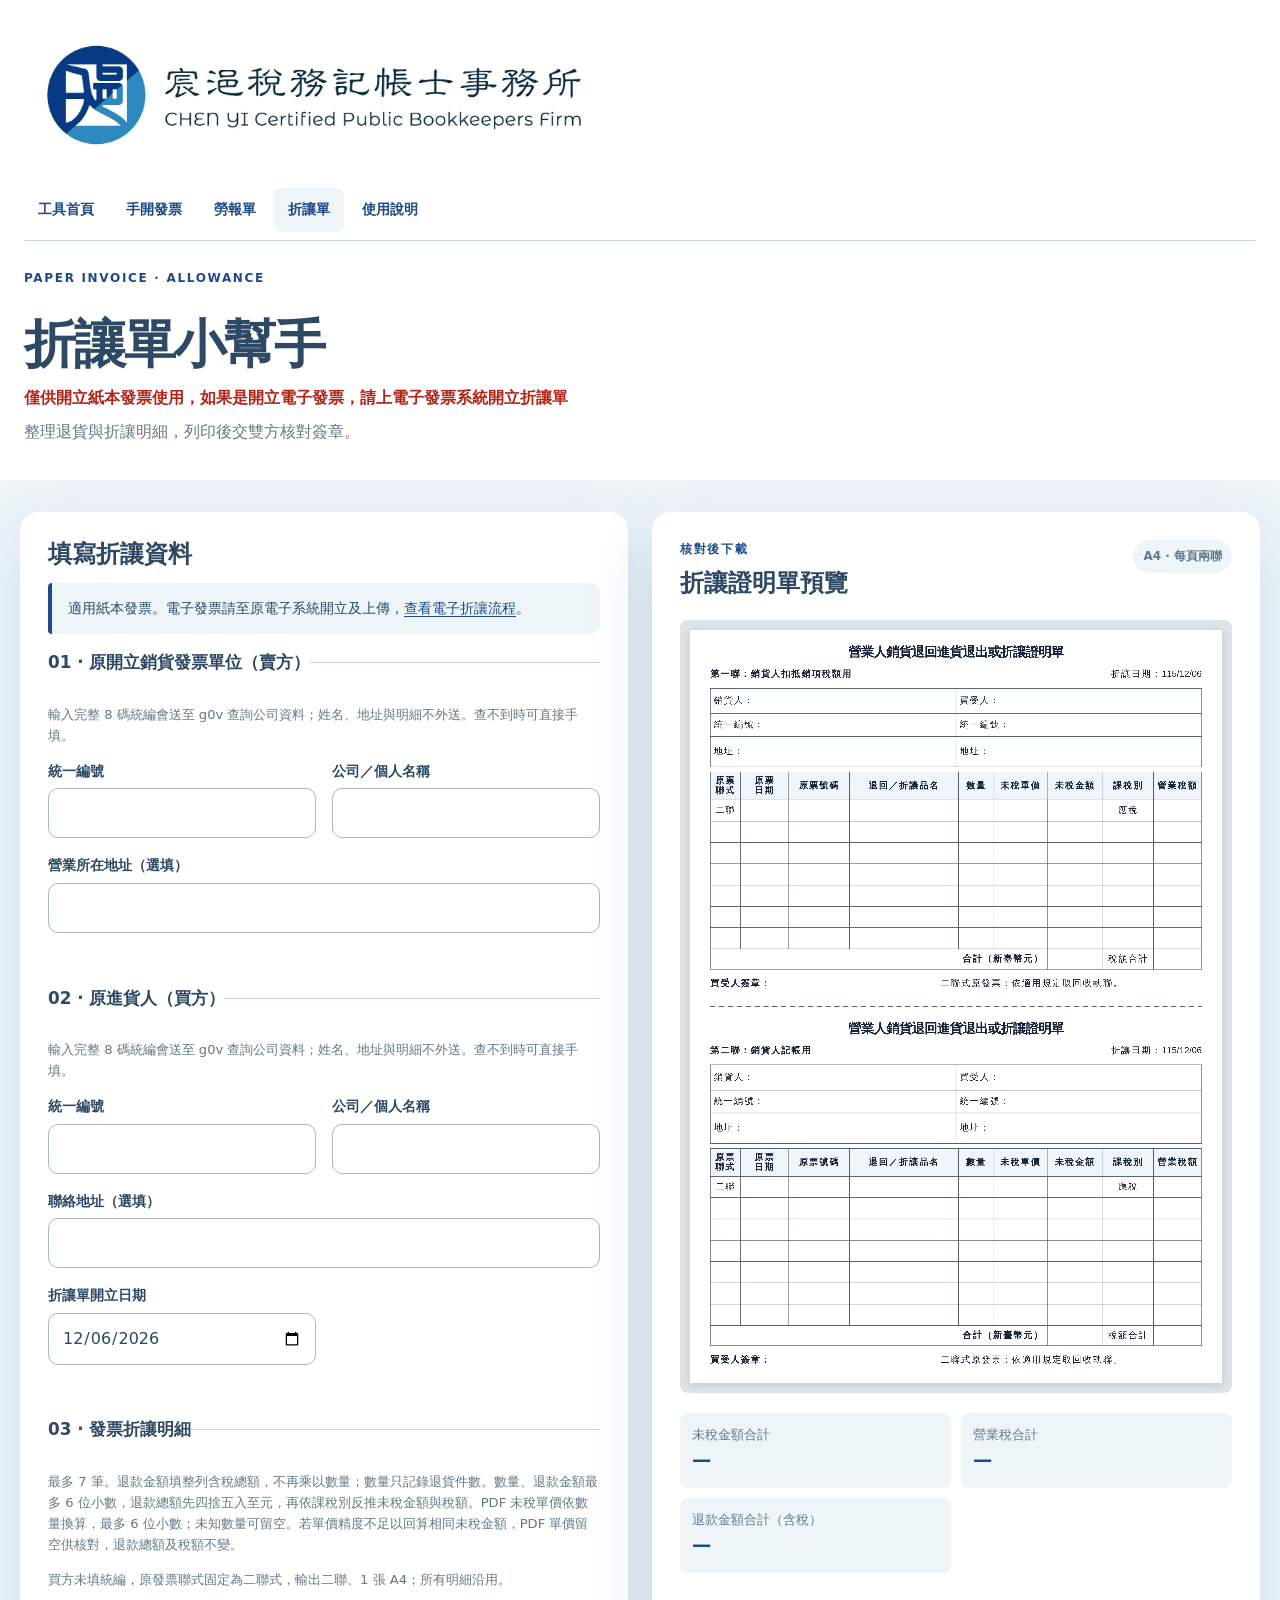
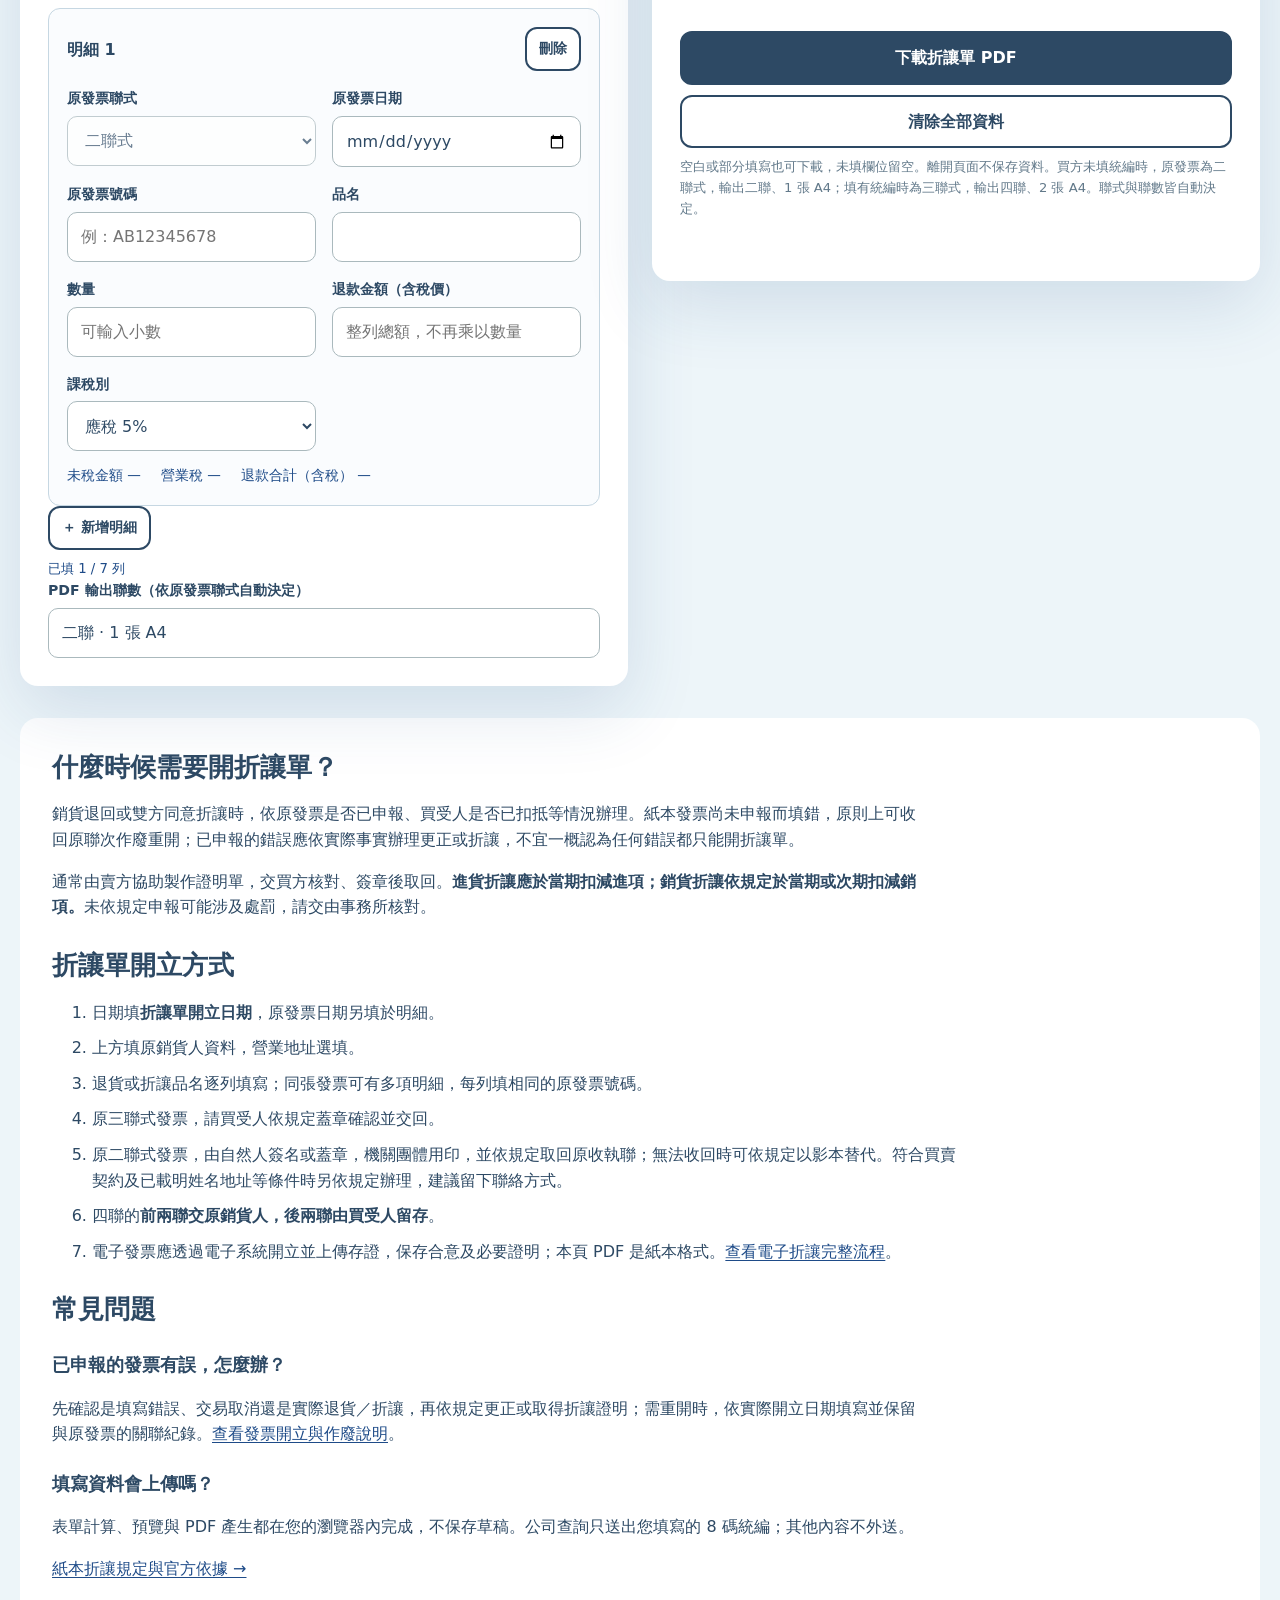
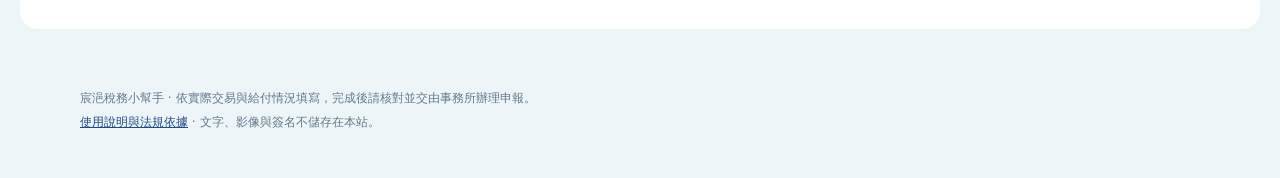
==== commit fec84810: "Lock allowance invoice type to buyer VAT presence" ====
--- a/allowance.html
+++ b/allowance.html
@@ -84,7 +84,7 @@
 <fieldset>
 <legend>03 · 發票折讓明細</legend>
 <p class="hint">最多 7 筆。退款金額填整列含稅總額，不再乘以數量；數量只記錄退貨件數。數量、退款金額最多 6 位小數，退款總額先四捨五入至元，再依課稅別反推未稅金額與稅額。PDF 未稅單價依數量換算，最多 6 位小數；未知數量可留空。若單價精度不足以回算相同未稅金額，PDF 單價留空供核對，退款總額及稅額不變。</p>
-<p id="invoice-type-hint" class="hint">整張折讓單的原發票聯式由明細 1 統一設定，其他明細沿用。</p>
+<p id="invoice-type-hint" class="hint">所有明細的原發票聯式依買方統編自動決定，無法手動選擇：未填統編為二聯式；填有統編為三聯式。</p>
 <div id="rows">
 </div>
 <button class="button button--small button--secondary" type="button" id="add-row">＋ 新增明細</button>
@@ -92,7 +92,7 @@
 </p>
 <div class="field">
 <label for="copies">PDF 輸出聯數（依原發票聯式自動決定）</label>
-<input id="copies" value="四聯 · 2 張 A4" readonly aria-describedby="invoice-type-hint">
+<input id="copies" value="二聯 · 1 張 A4" readonly aria-describedby="invoice-type-hint">
 </div>
 </fieldset>
 </form>
@@ -133,7 +133,7 @@
 <button type="button" class="button button--primary" id="download-pdf">下載折讓單 PDF</button>
 <button type="button" class="button button--secondary" id="clear-form">清除全部資料</button>
 </div>
-<p class="hint">空白或部分填寫也可下載，未填欄位留空。離開頁面不保存資料。原二聯式發票輸出二聯、1 張 A4；原三聯式發票輸出四聯、2 張 A4。</p>
+<p class="hint">空白或部分填寫也可下載，未填欄位留空。離開頁面不保存資料。買方未填統編時，原發票為二聯式，輸出二聯、1 張 A4；填有統編時為三聯式，輸出四聯、2 張 A4。聯式與聯數皆自動決定。</p>
 <p id="download-status" class="status" role="status">
 </p>
 </section>
@@ -171,9 +171,9 @@
 <div class="form-grid">
 <div class="field">
 <label data-for="invoiceType">原發票聯式</label>
-<select data-key="invoiceType" aria-describedby="invoice-type-hint">
+<select data-key="invoiceType" aria-describedby="invoice-type-hint" disabled>
+<option value="two">二聯式</option>
 <option value="three">三聯式</option>
-<option value="two">二聯式</option>
 </select>
 </div>
 <div class="field">
